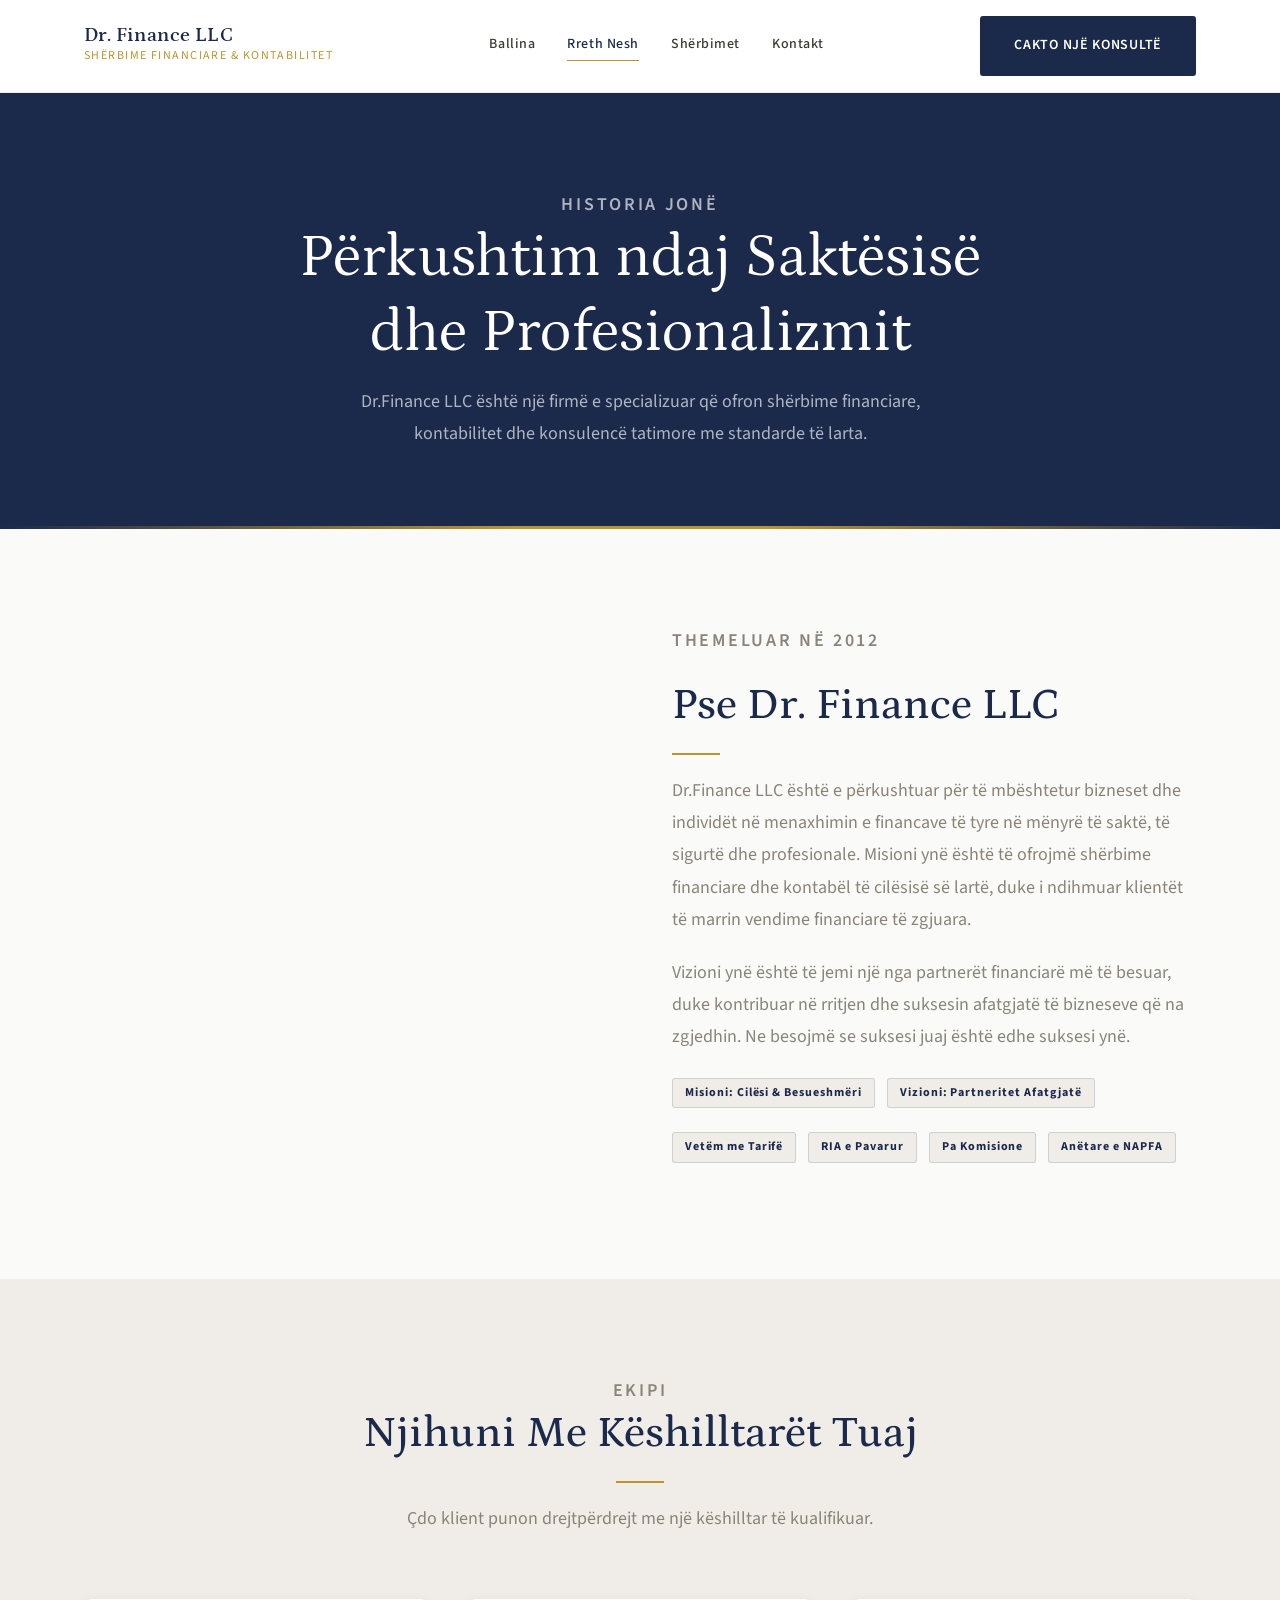
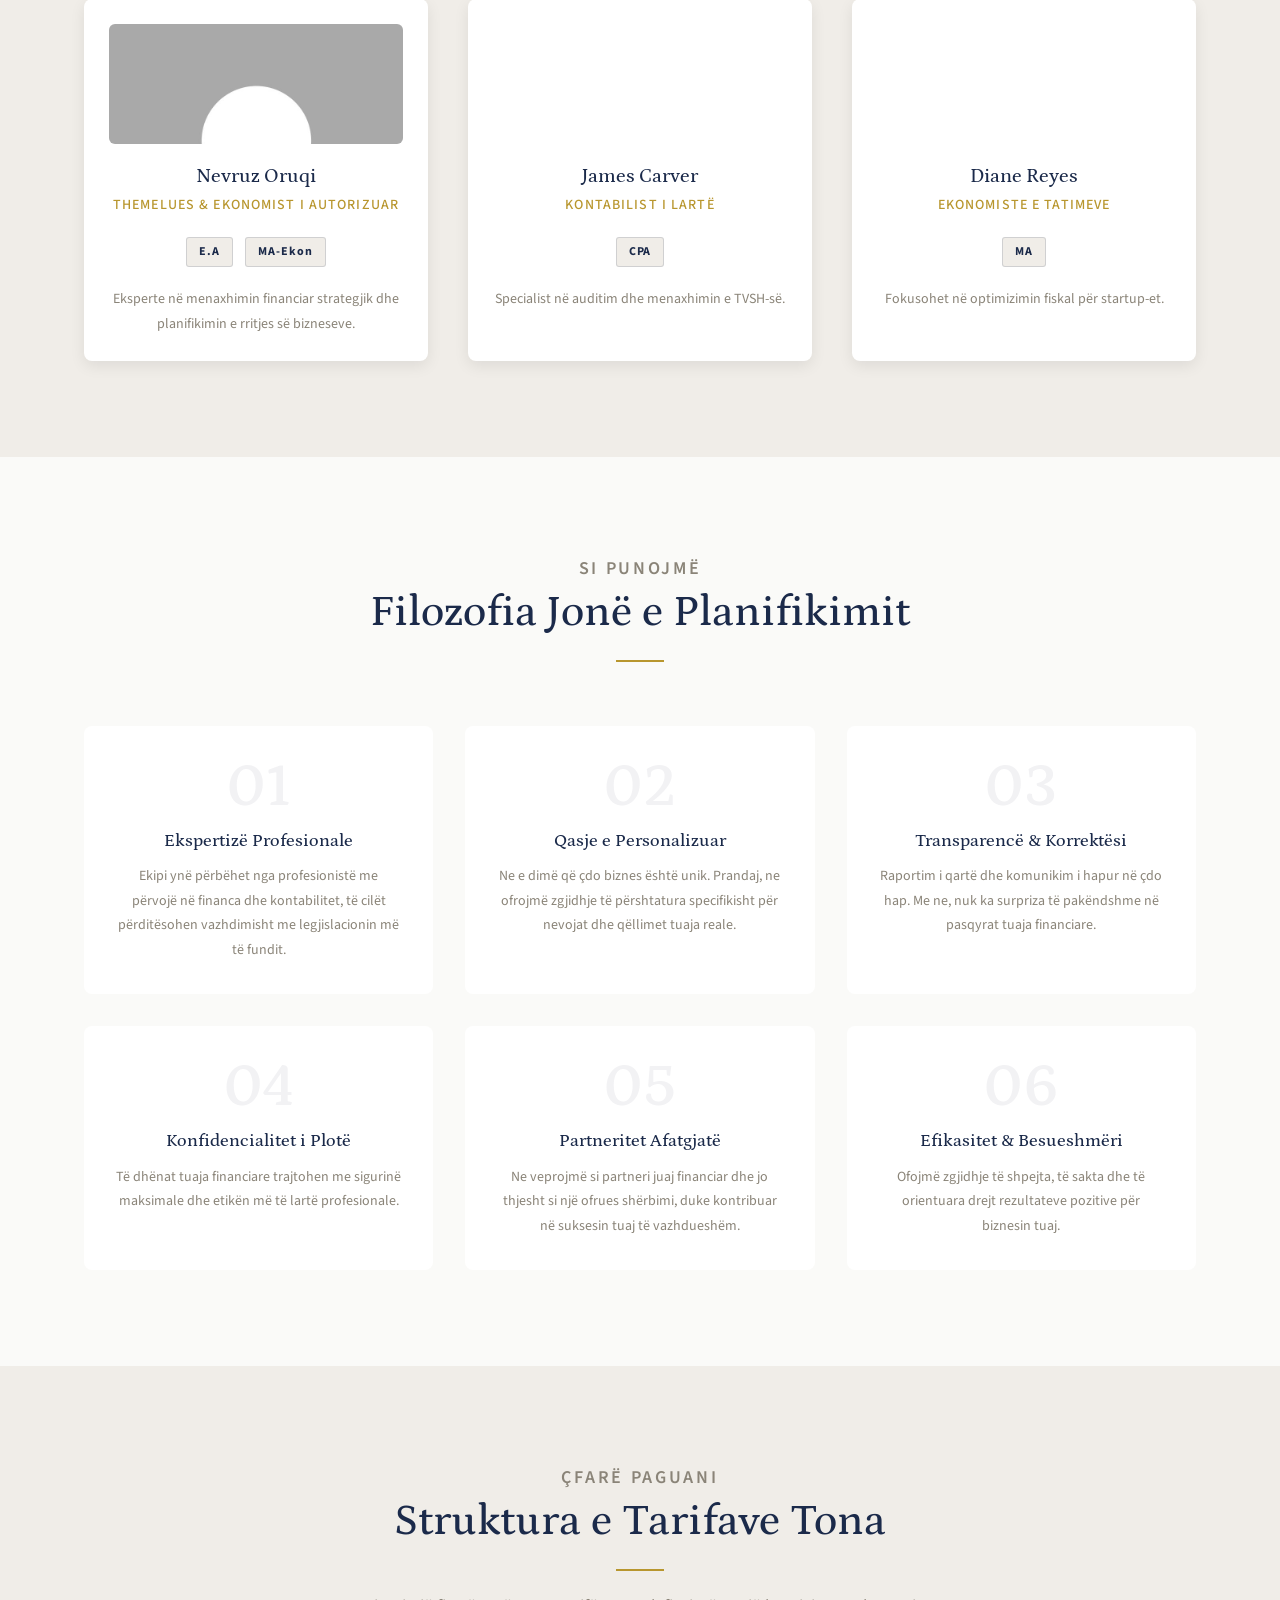
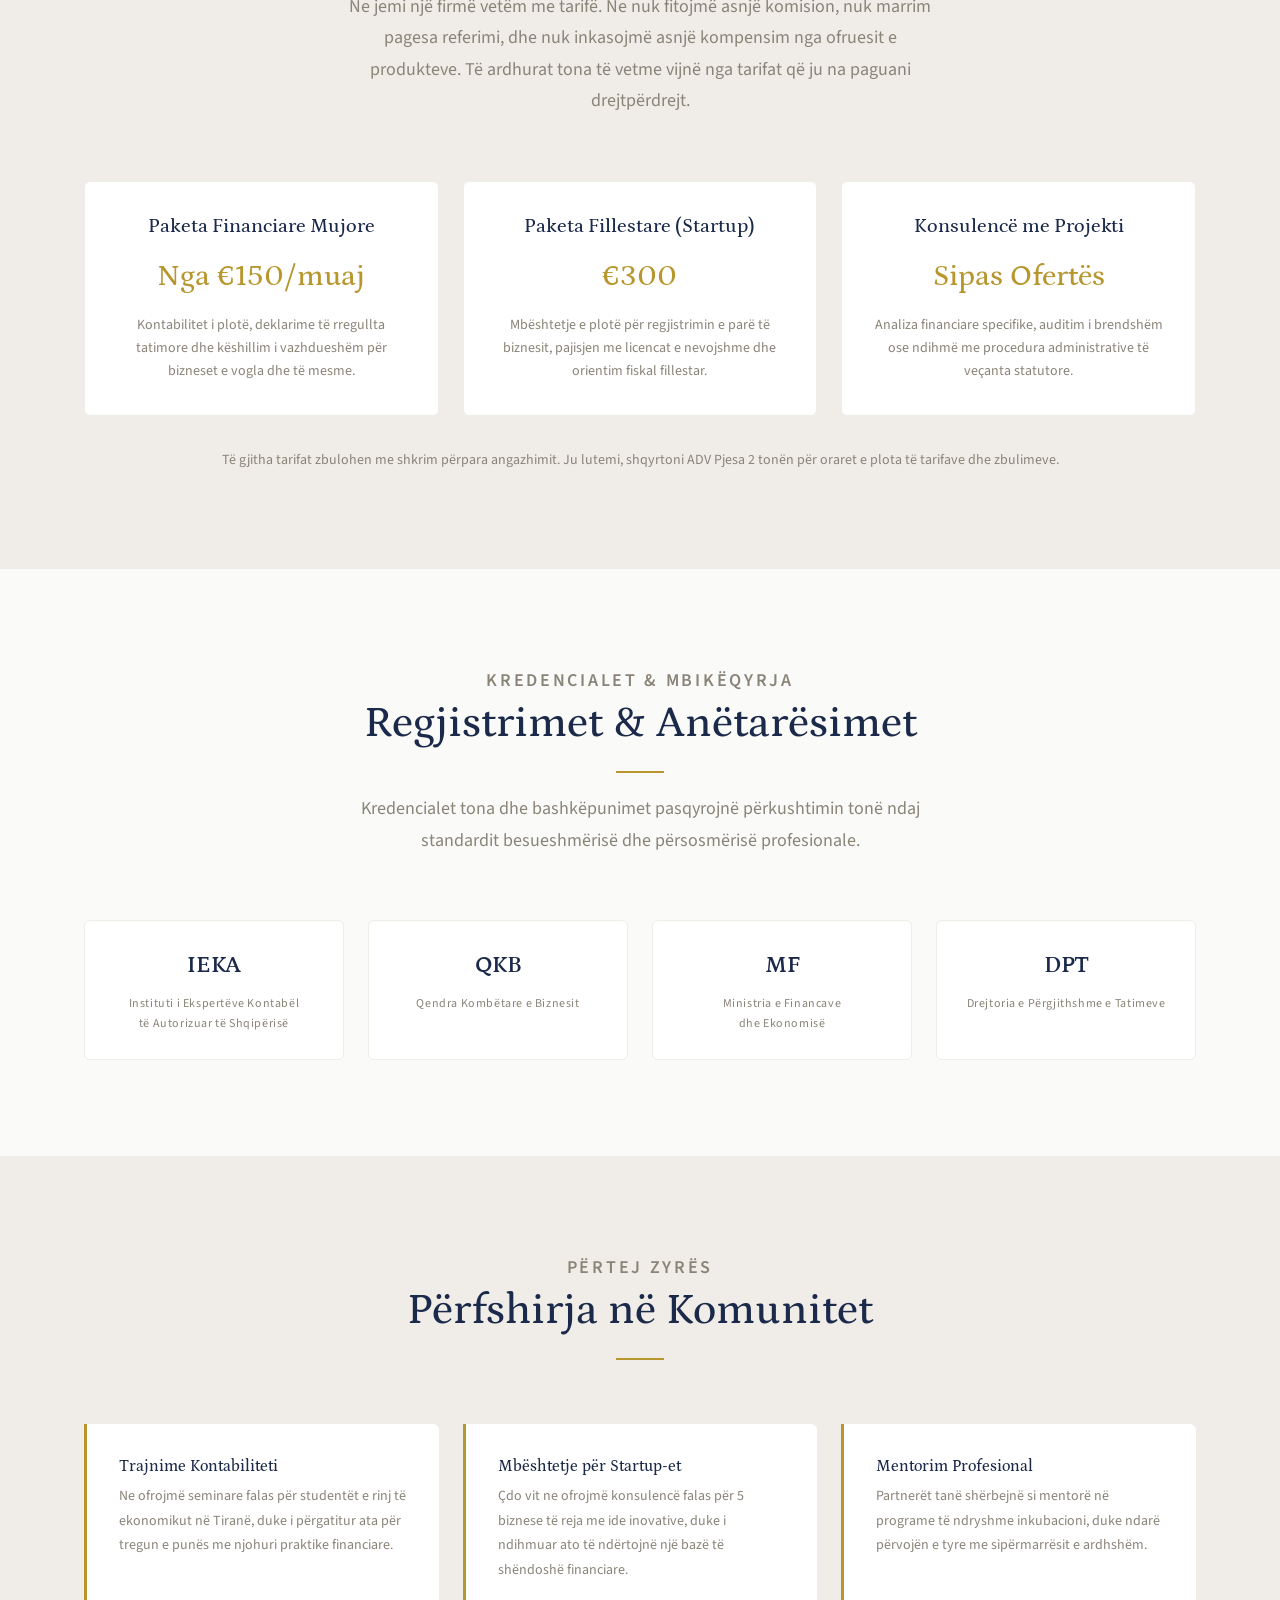
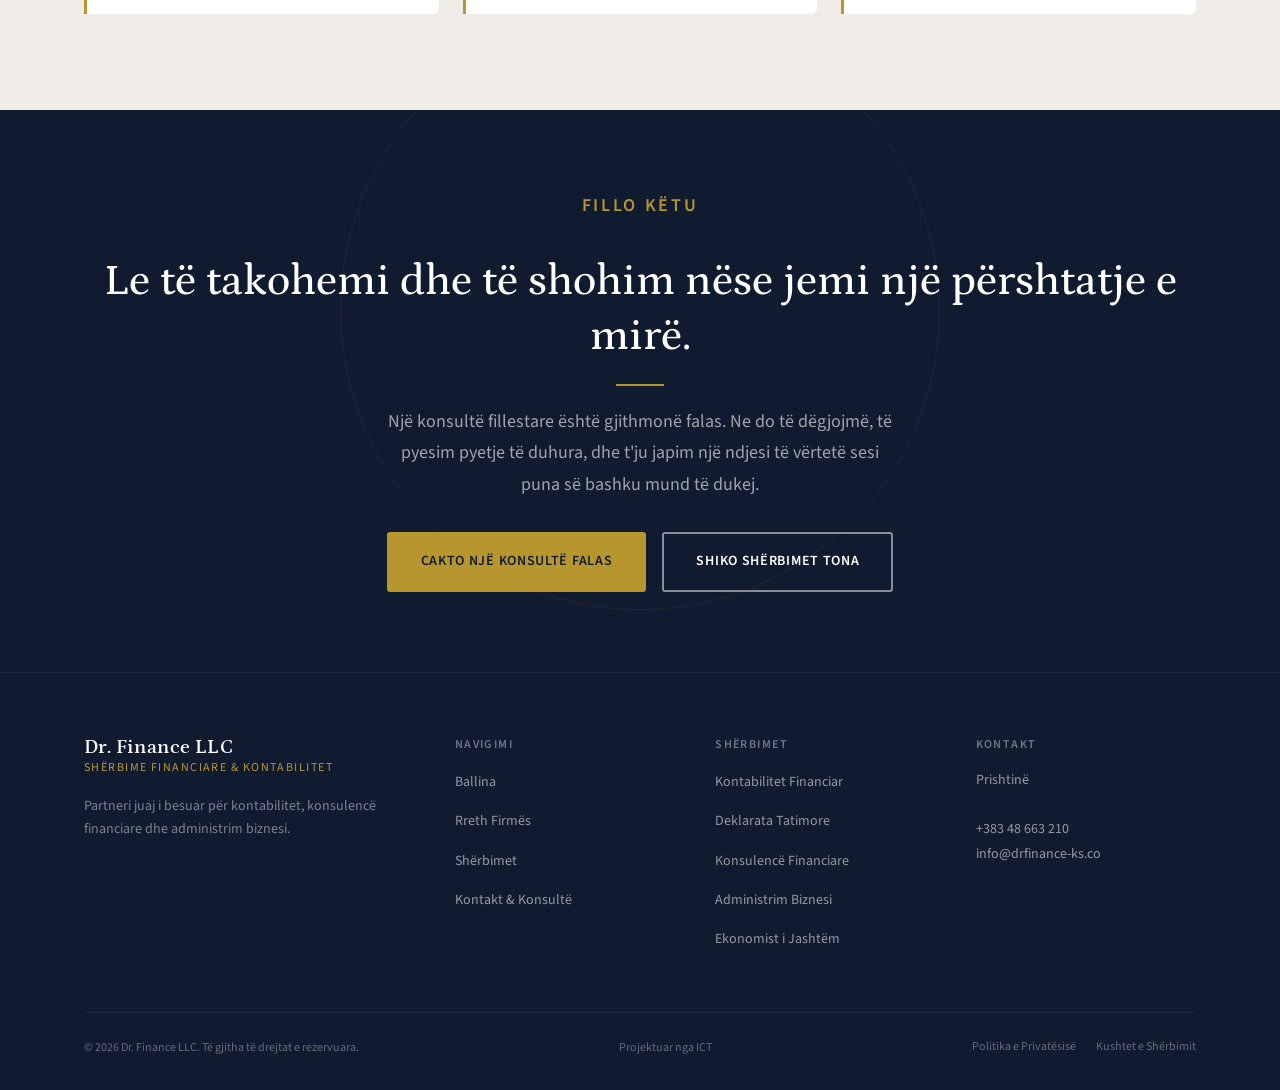
==== about.html @ df1b0c87 "Add files via upload" ====
<!DOCTYPE html>
<html lang="sq">
<head>
  <meta charset="UTF-8">
  <meta name="viewport" content="width=device-width, initial-scale=1.0">
  <title>Rreth Nesh — Dr. Finance</title>
  <link rel="stylesheet" href="styles.css">
  <link rel="stylesheet" href="https://cdnjs.cloudflare.com/ajax/libs/font-awesome/6.5.0/css/all.min.css">
  </head>
<body>



<!-- Header -->
<header class="header">
  <div class="container">
    <a href="index.html" class="logo">
      <span class="logo-name">Dr. Finance LLC</span>
      <span class="logo-tag">Shërbime Financiare & Kontabilitet</span>
    </a>
    <button class="nav-toggle" aria-label="Toggle menu" aria-expanded="false">
      <span></span>
      <span></span>
      <span></span>
    </button>
    <nav class="nav">
      <a href="index.html" class="nav-link">Ballina</a>
      <a href="about.html" class="nav-link active">Rreth Nesh</a>
      <a href="services.html" class="nav-link">Shërbimet</a>
      <a href="contact.html" class="nav-link">Kontakt</a>
    </nav>
    <a href="contact.html" class="btn btn--navy header-cta">Cakto një Konsultë</a>
  </div>
</header>

<!-- Page Hero -->
<section class="page-hero">
  <div class="container--narrow">
    <p class="section-label" style="text-align:center;">Historia Jonë</p>
    <h1>Përkushtim ndaj Saktësisë dhe Profesionalizmit</h1>
    <p>Dr.Finance LLC është një firmë e specializuar që ofron shërbime financiare, kontabilitet dhe konsulencë tatimore me standarde të larta.</p>
  </div>
</section>

<!-- Firm Story -->
<section class="story-section">
  <div class="container">
    <div class="story-grid">
      <div class="story-image"></div>
      <div class="story-content">
        <p class="section-label">Themeluar në 2012</p>
        <h2>Pse Dr. Finance LLC</h2>
        <div class="gold-rule gold-rule--left"></div>
        <p>Dr.Finance LLC është e përkushtuar për të mbështetur bizneset dhe individët në menaxhimin e financave të tyre në mënyrë të saktë, të sigurtë dhe profesionale. Misioni ynë është të ofrojmë shërbime financiare dhe kontabël të cilësisë së lartë, duke i ndihmuar klientët të marrin vendime financiare të zgjuara.</p>
        <p>Vizioni ynë është të jemi një nga partnerët financiarë më të besuar, duke kontribuar në rritjen dhe suksesin afatgjatë të bizneseve që na zgjedhin. Ne besojmë se suksesi juaj është edhe suksesi ynë.</p>
        <div class="credentials" style="margin-top: 1.5rem;">
          <span class="credential-badge">Misioni: Cilësi & Besueshmëri</span>
          <span class="credential-badge">Vizioni: Partneritet Afatgjatë</span>
        </div>
        <div class="credentials" style="margin-top: 1.5rem;">
          <span class="credential-badge">Vetëm me Tarifë</span>
          <span class="credential-badge">RIA e Pavarur</span>
          <span class="credential-badge">Pa Komisione</span>
          <span class="credential-badge">Anëtare e NAPFA</span>
        </div>
      </div>
    </div>
  </div>
</section>

<!-- Meet the Advisors -->
<section class="section section--alt">
  <div class="container">
    
    <div class="section-header">
      <p class="section-label">Ekipi</p>
      <h2>Njihuni Me Këshilltarët Tuaj</h2>
      <div class="gold-rule"></div>
      <p>Çdo klient punon drejtpërdrejt me një këshilltar të kualifikuar.</p>
    </div>

    <div class="advisor-row">

      <div class="advisor-card">
        <div class="advisor-card-photo">
          <div class="advisor-card-photo-inner"><img src="/Gulla/images/580c18f4c14f566dbac1a325f72cffdf.jpg"></div>
        </div>
        <h3>Nevruz Oruqi</h3>
        <p class="advisor-title">Themelues & Ekonomist i Autorizuar</p>

        <div class="credentials">
          <span class="credential-badge">E.A</span>
          <span class="credential-badge">MA-Ekon</span>
        </div>

        <p class="advisor-specialty">
          Eksperte në menaxhimin financiar strategjik dhe planifikimin e rritjes së bizneseve.
        </p>
      </div>

      <div class="advisor-card">
        <div class="advisor-card-photo">
          <div class="advisor-card-photo-inner" style="background-image:url('images/placeholder.jpg')"></div>
        </div>

        <h3>James Carver</h3>
        <p class="advisor-title">Kontabilist i Lartë</p>

        <div class="credentials">
          <span class="credential-badge">CPA</span>
        </div>

        <p class="advisor-specialty">
          Specialist në auditim dhe menaxhimin e TVSH-së.
        </p>
      </div>

      <div class="advisor-card">
        <div class="advisor-card-photo">
          <div class="advisor-card-photo-inner" style="background-image:url('images/placeholder.jpg')"></div>
        </div>

        <h3>Diane Reyes</h3>
        <p class="advisor-title">Ekonomiste e Tatimeve</p>

        <div class="credentials">
          <span class="credential-badge">MA</span>
        </div>

        <p class="advisor-specialty">
          Fokusohet në optimizimin fiskal për startup-et.
        </p>
      </div>

    </div>
  </div>
</section>

<!-- Our Philosophy -->
<section class="section">
  <div class="container">
    <div class="section-header">
      <p class="section-label">Si Punojmë</p>
      <h2>Filozofia Jonë e Planifikimit</h2>
      <div class="gold-rule"></div>
    </div>
    <div class="values-grid">
      <div class="value-item">
        <div class="value-number">01</div>
        <h3>Ekspertizë Profesionale</h3>
        <p>Ekipi ynë përbëhet nga profesionistë me përvojë në financa dhe kontabilitet, të cilët përditësohen vazhdimisht me legjislacionin më të fundit.</p>
      </div>
      <div class="value-item">
        <div class="value-number">02</div>
        <h3>Qasje e Personalizuar</h3>
        <p>Ne e dimë që çdo biznes është unik. Prandaj, ne ofrojmë zgjidhje të përshtatura specifikisht për nevojat dhe qëllimet tuaja reale.</p>
      </div>
      <div class="value-item">
        <div class="value-number">03</div>
        <h3>Transparencë & Korrektësi</h3>
        <p>Raportim i qartë dhe komunikim i hapur në çdo hap. Me ne, nuk ka surpriza të pakëndshme në pasqyrat tuaja financiare.</p>
      </div>
      <div class="value-item">
        <div class="value-number">04</div>
        <h3>Konfidencialitet i Plotë</h3>
        <p>Të dhënat tuaja financiare trajtohen me sigurinë maksimale dhe etikën më të lartë profesionale.</p>
      </div>
      <div class="value-item">
        <div class="value-number">05</div>
        <h3>Partneritet Afatgjatë</h3>
        <p>Ne veprojmë si partneri juaj financiar dhe jo thjesht si një ofrues shërbimi, duke kontribuar në suksesin tuaj të vazhdueshëm.</p>
      </div>
      <div class="value-item">
        <div class="value-number">06</div>
        <h3>Efikasitet & Besueshmëri</h3>
        <p>Ofojmë zgjidhje të shpejta, të sakta dhe të orientuara drejt rezultateve pozitive për biznesin tuaj.</p>
      </div>
    </div>
  </div>
</section>

<!-- Fee Structure -->
<section class="section section--alt">
  <div class="container">
    <div class="section-header">
      <p class="section-label">Çfarë Paguani</p>
      <h2>Struktura e Tarifave Tona</h2>
      <div class="gold-rule"></div>
      <p>Ne jemi një firmë vetëm me tarifë. Ne nuk fitojmë asnjë komision, nuk marrim pagesa referimi, dhe nuk inkasojmë asnjë kompensim nga ofruesit e produkteve. Të ardhurat tona të vetme vijnë nga tarifat që ju na paguani drejtpërdrejt.</p>
    </div>
    <div class="fee-grid">
      <div class="fee-card">
        <h3>Paketa Financiare Mujore</h3>
        <div class="fee-amount">Nga €150/muaj</div>
        <p>Kontabilitet i plotë, deklarime të rregullta tatimore dhe këshillim i vazhdueshëm për bizneset e vogla dhe të mesme.</p>
      </div>
      <div class="fee-card">
        <h3>Paketa Fillestare (Startup)</h3>
        <div class="fee-amount">€300</div>
        <p>Mbështetje e plotë për regjistrimin e parë të biznesit, pajisjen me licencat e nevojshme dhe orientim fiskal fillestar.</p>
      </div>
      <div class="fee-card">
        <h3>Konsulencë me Projekti</h3>
        <div class="fee-amount">Sipas Ofertës</div>
        <p>Analiza financiare specifike, auditim i brendshëm ose ndihmë me procedura administrative të veçanta statutore.</p>
      </div>
    </div>
    <p style="text-align:center; margin-top: 2rem; font-size: 0.875rem; color: var(--gray);">Të gjitha tarifat zbulohen me shkrim përpara angazhimit. Ju lutemi, shqyrtoni ADV Pjesa 2 tonën për oraret e plota të tarifave dhe zbulimeve.</p>
  </div>
</section>

<!-- Registrations -->
<section class="section">
  <div class="container">
    <div class="section-header">
      <p class="section-label">Kredencialet &amp; Mbikëqyrja</p>
      <h2>Regjistrimet &amp; Anëtarësimet</h2>
      <div class="gold-rule"></div>
      <p>Kredencialet tona dhe bashkëpunimet pasqyrojnë përkushtimin tonë ndaj standardit besueshmërisë dhe përsosmërisë profesionale.</p>
    </div>
    <div class="registrations-grid">
      <div class="registration-item">
        <div class="registration-badge">IEKA</div>
        <div class="registration-label">Instituti i Ekspertëve Kontabël<br>të Autorizuar të Shqipërisë</div>
      </div>
      <div class="registration-item">
        <div class="registration-badge">QKB</div>
        <div class="registration-label">Qendra Kombëtare e Biznesit</div>
      </div>
      <div class="registration-item">
        <div class="registration-badge">MF</div>
        <div class="registration-label">Ministria e Financave<br>dhe Ekonomisë</div>
      </div>
      <div class="registration-item">
        <div class="registration-badge">DPT</div>
        <div class="registration-label">Drejtoria e Përgjithshme e Tatimeve</div>
      </div>
    </div>
  </div>
</section>

<!-- Community -->
<section class="section section--alt">
  <div class="container">
    <div class="section-header">
      <p class="section-label">Përtej Zyrës</p>
      <h2>Përfshirja në Komunitet</h2>
      <div class="gold-rule"></div>
    </div>
    <div class="community-grid">
      <div class="community-card">
        <h4>Trajnime Kontabiliteti</h4>
        <p>Ne ofrojmë seminare falas për studentët e rinj të ekonomikut në Tiranë, duke i përgatitur ata për tregun e punës me njohuri praktike financiare.</p>
      </div>
      <div class="community-card">
        <h4>Mbështetje për Startup-et</h4>
        <p>Çdo vit ne ofrojmë konsulencë falas për 5 biznese të reja me ide inovative, duke i ndihmuar ato të ndërtojnë një bazë të shëndoshë financiare.</p>
      </div>
      <div class="community-card">
        <h4>Mentorim Profesional</h4>
        <p>Partnerët tanë shërbejnë si mentorë në programe të ndryshme inkubacioni, duke ndarë përvojën e tyre me sipërmarrësit e ardhshëm.</p>
      </div>
    </div>
  </div>
</section>

<!-- CTA -->
<section class="cta-section">
  <div class="container">
    <p class="section-label" style="color: var(--secondary);">Fillo Këtu</p>
    <h2>Le të takohemi dhe të shohim nëse jemi një përshtatje e mirë.</h2>
    <div class="gold-rule"></div>
    <p>Një konsultë fillestare është gjithmonë falas. Ne do të dëgjojmë, të pyesim pyetje të duhura, dhe t'ju japim një ndjesi të vërtetë sesi puna së bashku mund të dukej.</p>
    <div class="cta-actions">
      <a href="contact.html" class="btn btn--primary">Cakto një Konsultë Falas</a>
      <a href="services.html" class="btn btn--outline">Shiko Shërbimet Tona</a>
    </div>
  </div>
</section>

<!-- Footer -->
<footer class="footer">
  <div class="container">
    <div class="footer-grid">
      <div class="footer-brand">
        <div class="logo">
          <span class="logo-name">Dr. Finance LLC</span>
          <span class="logo-tag">Shërbime Financiare & Kontabilitet</span>
        </div>
        <p class="footer-tagline">Partneri juaj i besuar për kontabilitet, konsulencë financiare dhe administrim biznesi.</p>
      </div>
      <div class="footer-col">
        <h4>Navigimi</h4>
        <ul>
          <li><a href="index.html">Ballina</a></li>
          <li><a href="about.html">Rreth Firmës</a></li>
          <li><a href="services.html">Shërbimet</a></li>
          <li><a href="contact.html">Kontakt &amp; Konsultë</a></li>
        </ul>
      </div>
      <div class="footer-col">
        <h4>Shërbimet</h4>
        <ul>
          <li><a href="services.html">Kontabilitet Financiar</a></li>
          <li><a href="services.html">Deklarata Tatimore</a></li>
          <li><a href="services.html">Konsulencë Financiare</a></li>
          <li><a href="services.html">Administrim Biznesi</a></li>
          <li><a href="services.html">Ekonomist i Jashtëm</a></li>
        </ul>
      </div>
      <div class="footer-col">
        <h4>Kontakt</h4>
        <address>
          Prishtinë<br>
          <br>
          <a href="tel:+35542220000">+383 48 663 210</a><br>
          <a href="mailto:info@drfinance.al">info@drfinance-ks.co</a>
        </address>
      </div>
    </div>

    <div class="footer-bottom" style="margin-top: 1.5rem;">
      <div class="footer-bottom-row">
        <p>&copy; 2026 Dr. Finance LLC. Të gjitha të drejtat e rezervuara.</p>
        <p>Projektuar nga <a href="https://ict04.tech" target="_blank" rel="noopener">ICT</a></p>
        <div class="footer-legal-links">
          <a href="#">Politika e Privatësisë</a>
          <a href="#">Kushtet e Shërbimit</a>

        </div>
      </div>
    </div>
  </div>
</footer>

<script>
  const navToggle = document.querySelector('.nav-toggle');
  const nav = document.querySelector('.nav');
  if (navToggle && nav) {
    navToggle.addEventListener('click', () => {
      const isOpen = nav.classList.toggle('nav-open');
      navToggle.classList.toggle('active');
      navToggle.setAttribute('aria-expanded', isOpen);
    });
  }
</script>
</body>
</html>
---- styles.css ----
/* ============================================================
   Crestline Wealth Advisors — Template Styles
   Design by ZADIE (https://zadie.com)
   ============================================================ */

@import url('https://fonts.googleapis.com/css2?family=Petrona:ital,wght@0,300;0,400;0,500;0,600;0,700;1,300;1,400;1,500&family=Source+Sans+3:ital,wght@0,300;0,400;0,500;0,600;0,700;1,400&display=swap');

/* ============================================================
   CSS Custom Properties
   ============================================================ */

:root {
  /* Brand Colors */
  --primary: #1B2A4A;
  --primary-dark: #111B30;
  --primary-light: #2C4270;
  --secondary: #B8962E;
  --secondary-light: #D4AF4E;
  --secondary-dark: #8C6E1A;
  --accent: #3E6B8F;
  --white: #FFFFFF;
  --bg: #FAFAF8;
  --gray-light: #F0EDE8;
  --gray: #8A8478;
  --gray-dark: #3D3830;

  /* Typography */
  --font-heading: 'Petrona', Georgia, serif;
  --font-body: 'Source Sans 3', 'Gill Sans', sans-serif;

  /* Font Sizes */
  --size-xs: 0.75rem;
  --size-sm: 0.875rem;
  --size-base: 1rem;
  --size-lg: 1.125rem;
  --size-xl: 1.25rem;
  --size-2xl: 1.5rem;
  --size-3xl: 1.875rem;
  --size-4xl: 2.25rem;
  --size-5xl: 3rem;
  --size-6xl: 3.75rem;

  /* Spacing */
  --space-1: 0.25rem;
  --space-2: 0.5rem;
  --space-3: 0.75rem;
  --space-4: 1rem;
  --space-5: 1.25rem;
  --space-6: 1.5rem;
  --space-8: 2rem;
  --space-10: 2.5rem;
  --space-12: 3rem;
  --space-16: 4rem;
  --space-20: 5rem;
  --space-24: 6rem;
  --space-32: 8rem;

  /* Shadows */
  --shadow-sm: 0 1px 4px rgba(27, 42, 74, 0.08);
  --shadow-md: 0 4px 16px rgba(27, 42, 74, 0.12);
  --shadow-lg: 0 8px 32px rgba(27, 42, 74, 0.16);
  --shadow-xl: 0 16px 48px rgba(27, 42, 74, 0.20);

  /* Border Radius */
  --radius-sm: 3px;
  --radius-md: 6px;
  --radius-lg: 12px;

  /* Transitions */
  --transition-fast: 150ms ease;
  --transition-normal: 300ms ease;
  --transition-slow: 500ms ease;
}

/* ============================================================
   Reset & Base
   ============================================================ */

*, *::before, *::after {
  box-sizing: border-box;
  margin: 0;
  padding: 0;
}


html {
  font-size: 16px;
  scroll-behavior: smooth;
}
.advisor-row{
  display: grid;
  grid-template-columns: repeat(3,1fr);
  gap: 40px;
  margin-top: 40px;
}

.advisor-card{
  background: white;
  padding: 25px;
  border-radius: 8px;
  text-align: center;
  box-shadow: 0 5px 15px rgba(0,0,0,0.08);
}

.advisor-card-photo{
  width:120px;
  height:120px;
  margin:auto;
  border-radius:50%;
  overflow:hidden;
  margin-bottom:15px;
}

.advisor-card-photo-inner{
  width:100%;
  height:100%;
  background-size:cover;
  background-position:center;
}

.credentials{
  margin:10px 0;
}

.credential-badge{
  background:#c9a227;
  color:white;
  padding:5px 10px;
  border-radius:5px;
  font-size:12px;
}


@media (max-width: 992px){
  .advisor-row{
    grid-template-columns: repeat(2,1fr);
  }
}



@media (max-width: 600px){
  .advisor-row{
    grid-template-columns: 1fr;
  }

  .advisor-card{
    padding:20px;
  }

  .advisor-card-photo{
    width:100px;
    height:100px;
  }
}

.values-grid{
  display:grid;
  grid-template-columns: repeat(3,1fr);
  gap:30px;
  margin-top:40px;
}

.value-item{
  background:white;
  padding:25px;
  border-radius:8px;
  text-align:center;
  transition: transform 0.3s ease, box-shadow 0.3s ease;
}

.value-number{
  font-size:32px;
  font-weight:bold;
  color:#c9a227;
  margin-bottom:10px;
}

/* Hover effect */
.value-item:hover{
  transform: scale(1.05);
  box-shadow:0 10px 25px rgba(0,0,0,0.15);
}

/* Tablet */
@media (max-width:900px){
  .values-grid{
    grid-template-columns:repeat(2,1fr);
  }
}

/* Phone */
@media (max-width:600px){
  .values-grid{
    grid-template-columns:1fr;
  }
}


/**/

body {
  font-family: var(--font-body);
  font-size: var(--size-base);
  color: var(--gray-dark);
  background-color: var(--bg);
  line-height: 1.7;
  -webkit-font-smoothing: antialiased;
}

img {
  max-width: 100%;
  display: block;
}

a {
  color: inherit;
  text-decoration: none;
}

ul, ol {
  list-style: none;
}

/* ============================================================
   Typography
   ============================================================ */

h1, h2, h3, h4, h5, h6 {
  font-family: var(--font-heading);
  font-weight: 500;
  line-height: 1.25;
  color: var(--primary);
}

h1 { font-size: clamp(2.25rem, 5vw, 3.75rem); }
h2 { font-size: clamp(1.75rem, 3.5vw, 2.75rem); }
h3 { font-size: clamp(1.25rem, 2.5vw, 1.75rem); }
h4 { font-size: var(--size-xl); }

p {
  color: var(--gray-dark);
  line-height: 1.75;
}

/* ============================================================
   Layout Utilities
   ============================================================ */

.container {
  max-width: 1160px;
  margin: 0 auto;
  padding: 0 var(--space-6);
}

.container--narrow {
  max-width: 800px;
  margin: 0 auto;
  padding: 0 var(--space-6);
}

.section {
  padding: var(--space-24) 0;
}

.section--alt {
  background-color: var(--gray-light);
}

.section--dark {
  background-color: var(--primary);
}

.section--navy {
  background-color: var(--primary-dark);
}

.section-label {
  font-family: var(--font-body);
  font-size: var(--size-xs);
  font-weight: 600;
  letter-spacing: 0.15em;
  text-transform: uppercase;
  color: var(--secondary);
  margin-bottom: var(--space-3);
}

.section-header {
  text-align: center;
  margin-bottom: var(--space-16);
}

.section-header h2 {
  margin-bottom: var(--space-4);
}

.section-header p {
  font-size: var(--size-lg);
  color: var(--gray);
  max-width: 600px;
  margin: 0 auto;
}

/* Gold rule divider */
.gold-rule {
  width: 48px;
  height: 2px;
  background-color: var(--secondary);
  margin: var(--space-5) auto;
}

.gold-rule--left {
  margin-left: 0;
}

/* ============================================================
   Buttons
   ============================================================ */

.btn {
  display: inline-block;
  font-family: var(--font-body);
  font-size: var(--size-sm);
  font-weight: 600;
  letter-spacing: 0.05em;
  text-transform: uppercase;
  padding: var(--space-4) var(--space-8);
  border-radius: var(--radius-sm);
  cursor: pointer;
  transition: all var(--transition-normal);
  border: 2px solid transparent;
  text-align: center;
}

.btn--primary {
  background-color: var(--secondary);
  color: var(--primary-dark);
  border-color: var(--secondary);
}

.btn--primary:hover {
  background-color: var(--secondary-dark);
  border-color: var(--secondary-dark);
  transform: translateY(-1px);
  box-shadow: var(--shadow-md);
}

.btn--outline {
  background-color: transparent;
  color: var(--white);
  border-color: rgba(255, 255, 255, 0.5);
}

.btn--outline:hover {
  border-color: var(--secondary);
  color: var(--secondary);
  transform: translateY(-1px);
}

.btn--outline-dark {
  background-color: transparent;
  color: var(--primary);
  border-color: var(--primary);
}

.btn--outline-dark:hover {
  background-color: var(--primary);
  color: var(--white);
  transform: translateY(-1px);
}

.btn--navy {
  background-color: var(--primary);
  color: var(--white);
  border-color: var(--primary);
}

.btn--navy:hover {
  background-color: var(--primary-dark);
  border-color: var(--primary-dark);
  transform: translateY(-1px);
  box-shadow: var(--shadow-md);
}

/* ============================================================
   Header & Navigation
   ============================================================ */

.header {
  position: sticky;
  top: 0;
  z-index: 300;
  background-color: var(--white);
  border-bottom: 1px solid var(--gray-light);
  box-shadow: var(--shadow-sm);
}

.header .container {
  width: 100%;
  display: flex;
  align-items: center;
  justify-content: space-between;
  padding-top: var(--space-4);
  padding-bottom: var(--space-4);
  gap: var(--space-8);
}

.logo {
  display: flex;
  flex-direction: column;
  gap: 1px;
  flex-shrink: 0;
}

.logo-name {
  font-family: var(--font-heading);
  font-size: var(--size-xl);
  font-weight: 600;
  color: var(--primary);
  letter-spacing: 0.02em;
  line-height: 1;
}

.logo-tag {
  font-family: var(--font-body);
  font-size: var(--size-xs);
  font-weight: 400;
  letter-spacing: 0.12em;
  text-transform: uppercase;
  color: var(--secondary);
}

.nav {
  display: flex;
  align-items: center;
  gap: var(--space-8);
}

.nav-link {
  font-family: var(--font-body);
  font-size: var(--size-sm);
  font-weight: 500;
  letter-spacing: 0.04em;
  color: var(--gray-dark);
  transition: color var(--transition-fast);
  position: relative;
  padding-bottom: 2px;
}

.nav-link::after {
  content: '';
  position: absolute;
  bottom: -2px;
  left: 0;
  width: 0;
  height: 1px;
  background-color: var(--secondary);
  transition: width var(--transition-normal);
}

.nav-link:hover {
  color: var(--primary);
}

.nav-link:hover::after {
  width: 100%;
}

.nav-link.active {
  color: var(--primary);
}

.nav-link.active::after {
  width: 100%;
}

.header-cta {
  flex-shrink: 0;
}

/* Hamburger */
.nav-toggle {
  display: none;
  background: none;
  border: none;
  cursor: pointer;
  padding: var(--space-2);
  color: var(--primary);
  flex-shrink: 0;
}

.nav-toggle span {
  display: block;
  width: 24px;
  height: 2px;
  background: currentColor;
  margin: 5px 0;
  transition: transform 0.3s ease, opacity 0.3s ease;
}

.nav-toggle.active span:nth-child(1) {
  transform: rotate(45deg) translate(5px, 5px);
}

.nav-toggle.active span:nth-child(2) {
  opacity: 0;
}

.nav-toggle.active span:nth-child(3) {
  transform: rotate(-45deg) translate(5px, -5px);
}

@media (max-width: 768px) {
  .nav-toggle {
    display: block;
  }

  .nav {
    display: none;
    position: absolute;
    top: 100%;
    left: 0;
    right: 0;
    background-color: var(--white);
    flex-direction: column;
    padding: var(--space-4) 0;
    box-shadow: var(--shadow-md);
    gap: 0;
    z-index: 99;
    border-top: 1px solid var(--gray-light);
  }

  .nav.nav-open {
    display: flex;
  }

  .nav-link {
    padding: var(--space-3) var(--space-8);
    width: 100%;
    text-align: center;
  }

  .nav-link::after {
    display: none;
  }

  .header-cta {
    display: none;
  }
}

/* ============================================================
   Hero Section
   ============================================================ */

.hero {
  background-color: var(--primary-dark);
  background-image: url('images/placeholder.jpg');
  background-size: cover;
  background-position: center;
  position: relative;
  overflow: hidden;
  padding: var(--space-32) 0;
}

.hero::before {
  content: '';
  position: absolute;
  inset: 0;
  background: rgba(17, 27, 48, 0.72);
  pointer-events: none;
  z-index: 0;
}

.hero::after {
  content: '';
  position: absolute;
  bottom: 0;
  left: 0;
  right: 0;
  height: 3px;
  background: linear-gradient(90deg, var(--secondary) 0%, transparent 60%);
  pointer-events: none;
  z-index: 1;
}

.hero-inner {
  position: relative;
  z-index: 1;
  max-width: 800px;
}

.hero-label {
  font-family: var(--font-body);
  font-size: var(--size-xs);
  font-weight: 600;
  letter-spacing: 0.18em;
  text-transform: uppercase;
  color: var(--secondary);
  margin-bottom: var(--space-5);
}

.hero h1 {
  color: var(--white);
  margin-bottom: var(--space-6);
  font-weight: 400;
  font-style: italic;
}

.hero h1 em {
  font-style: normal;
  color: var(--secondary-light);
}

.hero-sub {
  font-size: var(--size-lg);
  color: rgba(255, 255, 255, 0.72);
  max-width: 580px;
  margin-bottom: var(--space-10);
  line-height: 1.8;
}

.hero-actions {
  display: flex;
  gap: var(--space-4);
  flex-wrap: wrap;
}

/* Decorative gold line */
.hero-gold-line {
  position: absolute;
  bottom: 0;
  left: 0;
  right: 0;
  height: 3px;
  background: linear-gradient(90deg, var(--secondary) 0%, transparent 60%);
}

/* ============================================================
   Services Grid
   ============================================================ */

.services-grid {
  display: grid;
  grid-template-columns: repeat(4, 1fr);
  gap: var(--space-6);
}

@media (max-width: 1024px) {
  .services-grid {
    grid-template-columns: repeat(2, 1fr);
  }
}

@media (max-width: 480px) {
  .services-grid {
    grid-template-columns: 1fr;
  }
}

.service-card {
  background-color: var(--white);
  border: 1px solid var(--gray-light);
  padding: var(--space-8);
  border-radius: var(--radius-md);
  transition: all var(--transition-normal);
  position: relative;
}

.service-card::before {
  content: '';
  position: absolute;
  top: 0;
  left: 0;
  width: 100%;
  height: 3px;
  background-color: var(--secondary);
  border-radius: var(--radius-md) var(--radius-md) 0 0;
  opacity: 0;
  transition: opacity var(--transition-normal);
}

.service-card:hover {
  box-shadow: var(--shadow-lg);
  transform: translateY(-3px);
}

.service-card:hover::before {
  opacity: 1;
}

.service-icon {
  width: 48px;
  height: 48px;
  display: flex;
  align-items: center;
  justify-content: center;
  background-color: rgba(27, 42, 74, 0.06);
  border-radius: var(--radius-md);
  margin-bottom: var(--space-5);
  color: var(--accent);
  font-size: var(--size-xl);
}

.service-card h3 {
  font-size: var(--size-lg);
  margin-bottom: var(--space-3);
}

.service-card p {
  font-size: var(--size-sm);
  color: var(--gray);
  line-height: 1.65;
}

/* ============================================================
   Philosophy / Feature Sections
   ============================================================ */

.philosophy-grid {
  display: grid;
  grid-template-columns: 1fr 1fr;
  gap: var(--space-16);
  align-items: center;
}

@media (max-width: 768px) {
  .philosophy-grid {
    grid-template-columns: 1fr;
    gap: var(--space-10);
  }
}

.philosophy-content h2 {
  margin-bottom: var(--space-5);
}

.philosophy-content p {
  margin-bottom: var(--space-5);
  color: var(--gray);
  font-size: var(--size-lg);
}

.philosophy-visual {
  background: linear-gradient(145deg, var(--primary-light) 0%, var(--primary-dark) 100%);
  background-image: url('images/placeholder.jpg');
  background-size: cover;
  background-position: center;
  border-radius: var(--radius-lg);
  aspect-ratio: 4 / 3;
  position: relative;
  overflow: hidden;
}

/* Subtle overlay to preserve contrast */
.philosophy-visual::before {
  content: '';
  position: absolute;
  inset: 0;
  background: rgba(17, 27, 48, 0.15);
  border-radius: var(--radius-lg);
}

.philosophy-visual::after {
  content: none;
}

.pillars {
  display: flex;
  flex-direction: column;
  gap: var(--space-5);
  margin-top: var(--space-8);
}

.pillar {
  display: flex;
  gap: var(--space-4);
  align-items: flex-start;
}

.pillar-icon {
  width: 36px;
  height: 36px;
  border-radius: 50%;
  background-color: rgba(184, 150, 46, 0.12);
  display: flex;
  align-items: center;
  justify-content: center;
  color: var(--secondary);
  font-size: var(--size-sm);
  flex-shrink: 0;
  margin-top: 2px;
}

.pillar-text strong {
  display: block;
  font-family: var(--font-heading);
  font-size: var(--size-base);
  color: var(--primary);
  margin-bottom: var(--space-1);
}

.pillar-text p {
  font-size: var(--size-sm);
  color: var(--gray);
  margin: 0;
  line-height: 1.6;
}

/* ============================================================
   Stats Bar
   ============================================================ */

.stats-bar {
  background-color: var(--primary);
  padding: var(--space-16) 0;
}

.stats-grid {
  display: grid;
  grid-template-columns: repeat(4, 1fr);
  gap: var(--space-8);
  text-align: center;
}

@media (max-width: 768px) {
  .stats-grid {
    grid-template-columns: repeat(2, 1fr);
    gap: var(--space-10);
  }
}

@media (max-width: 480px) {
  .stats-grid {
    grid-template-columns: 1fr;
  }
}

.stat-item {
  position: relative;
}

.stat-item + .stat-item::before {
  content: '';
  position: absolute;
  left: 0;
  top: 10%;
  height: 80%;
  width: 1px;
  background-color: rgba(255, 255, 255, 0.1);
}

@media (max-width: 768px) {
  .stat-item + .stat-item::before {
    display: none;
  }
}

.stat-number {
  font-family: var(--font-heading);
  font-size: var(--size-5xl);
  font-weight: 500;
  color: var(--secondary);
  line-height: 1;
  margin-bottom: var(--space-2);
}

.stat-label {
  font-family: var(--font-body);
  font-size: var(--size-sm);
  font-weight: 500;
  letter-spacing: 0.06em;
  text-transform: uppercase;
  color: rgba(255, 255, 255, 0.65);
}

/* ============================================================
   Advisor Profile Preview
   ============================================================ */

.advisor-preview {
  display: grid;
  grid-template-columns: 340px 1fr;
  gap: var(--space-16);
  align-items: center;
}

@media (max-width: 1024px) {
  .advisor-preview {
    grid-template-columns: 260px 1fr;
    gap: var(--space-10);
  }
}

@media (max-width: 768px) {
  .advisor-preview {
    grid-template-columns: 1fr;
    gap: var(--space-8);
  }
}

.advisor-photo {
  background: linear-gradient(160deg, #4A6080 0%, #2C3E55 100%);
  background-image: url('images/placeholder.jpg');
  background-size: cover;
  background-position: center top;
  border-radius: var(--radius-md);
  aspect-ratio: 3 / 4;
}

.advisor-content h2 {
  margin-bottom: var(--space-2);
}

.advisor-title {
  font-size: var(--size-sm);
  font-weight: 500;
  letter-spacing: 0.08em;
  text-transform: uppercase;
  color: var(--secondary);
  margin-bottom: var(--space-5);
}

.credentials {
  display: flex;
  gap: var(--space-3);
  flex-wrap: wrap;
  margin: var(--space-5) 0;
}

.credential-badge {
  font-family: var(--font-body);
  font-size: var(--size-xs);
  font-weight: 700;
  letter-spacing: 0.08em;
  color: var(--primary);
  background-color: var(--gray-light);
  border: 1px solid rgba(27, 42, 74, 0.15);
  padding: var(--space-1) var(--space-3);
  border-radius: var(--radius-sm);
}

.advisor-bio {
  font-size: var(--size-lg);
  color: var(--gray);
  margin-bottom: var(--space-6);
  font-style: italic;
}

/* ============================================================
   Testimonials
   ============================================================ */

.testimonials-grid {
  display: grid;
  grid-template-columns: repeat(3, 1fr);
  gap: var(--space-6);
}

@media (max-width: 1024px) {
  .testimonials-grid {
    grid-template-columns: 1fr;
    max-width: 680px;
    margin: 0 auto;
  }
}

.testimonial-card {
  background-color: var(--white);
  padding: var(--space-8);
  border-radius: var(--radius-md);
  border: 1px solid var(--gray-light);
  position: relative;
}

.testimonial-card::before {
  content: '\201C';
  position: absolute;
  top: var(--space-5);
  right: var(--space-6);
  font-family: var(--font-heading);
  font-size: 4rem;
  color: var(--gray-light);
  line-height: 1;
}

.testimonial-stars {
  color: var(--secondary);
  font-size: var(--size-sm);
  margin-bottom: var(--space-4);
  letter-spacing: 2px;
}

.testimonial-text {
  font-size: var(--size-base);
  color: var(--gray-dark);
  line-height: 1.75;
  margin-bottom: var(--space-6);
  font-style: italic;
}

.testimonial-author {
  display: flex;
  align-items: center;
  gap: var(--space-4);
}

.testimonial-avatar {
  width: 44px;
  height: 44px;
  border-radius: 50%;
  background: linear-gradient(135deg, #6B8CAE 0%, #3E5A78 100%);
  background-image: url('images/placeholder.jpg');
  background-size: cover;
  background-position: center;
  flex-shrink: 0;
}

.testimonial-name {
  font-family: var(--font-heading);
  font-size: var(--size-base);
  font-weight: 500;
  color: var(--primary);
}

.testimonial-role {
  font-size: var(--size-xs);
  color: var(--gray);
  letter-spacing: 0.05em;
}

/* ============================================================
   About Page
   ============================================================ */

.page-hero {
  background-color: var(--primary);
  padding: var(--space-20) 0;
  text-align: center;
  position: relative;
  overflow: hidden;
}

.page-hero::after {
  content: '';
  position: absolute;
  bottom: 0;
  left: 0;
  right: 0;
  height: 3px;
  background: linear-gradient(90deg, transparent 0%, var(--secondary) 40%, var(--secondary) 60%, transparent 100%);
}

.page-hero h1 {
  color: var(--white);
  font-weight: 400;
}

.page-hero p {
  color: rgba(255, 255, 255, 0.65);
  font-size: var(--size-lg);
  max-width: 600px;
  margin: var(--space-4) auto 0;
}

/* Advisors Grid */
.advisors-grid {
  display: grid;
  grid-template-columns: repeat(3, 1fr);
  gap: var(--space-8);
}

@media (max-width: 1024px) {
  .advisors-grid {
    grid-template-columns: repeat(2, 1fr);
  }
}

@media (max-width: 640px) {
  .advisors-grid {
    grid-template-columns: 1fr;
    max-width: 420px;
    margin: 0 auto;
  }
}

.advisor-card {
  text-align: center;
}

.advisor-card-photo {
  width: 100%;
  aspect-ratio: 3 / 4;
  border-radius: var(--radius-md);
  margin-bottom: var(--space-5);
  overflow: hidden;
}

.advisor-card-photo-inner {
  width: 100%;
  height: 100%;
  background: linear-gradient(160deg, #7A9DB8 0%, #3A5970 50%, #1F3347 100%);
  background-image: url('images/placeholder.jpg');
  background-size: cover;
  background-position: center top;
}

.advisor-card h3 {
  font-size: var(--size-xl);
  margin-bottom: var(--space-1);
}

.advisor-card .advisor-title {
  margin-bottom: var(--space-3);
}

.advisor-card .credentials {
  justify-content: center;
}

.advisor-specialty {
  font-size: var(--size-sm);
  color: var(--gray);
  margin-top: var(--space-3);
}

/* Values Grid */
.values-grid {
  display: grid;
  grid-template-columns: repeat(3, 1fr);
  gap: var(--space-8);
}

@media (max-width: 768px) {
  .values-grid {
    grid-template-columns: 1fr;
    gap: var(--space-6);
  }
}

.value-item {
  text-align: center;
  padding: var(--space-8);
}

.value-number {
  font-family: var(--font-heading);
  font-size: var(--size-6xl);
  color: rgba(27, 42, 74, 0.06);
  font-weight: 600;
  line-height: 1;
  margin-bottom: var(--space-3);
}

.value-item h3 {
  font-size: var(--size-lg);
  margin-bottom: var(--space-3);
}

.value-item p {
  font-size: var(--size-sm);
  color: var(--gray);
}

/* Registrations / Memberships */
.registrations-grid {
  display: grid;
  grid-template-columns: repeat(4, 1fr);
  gap: var(--space-6);
  text-align: center;
}

@media (max-width: 768px) {
  .registrations-grid {
    grid-template-columns: repeat(2, 1fr);
  }
}

.registration-item {
  padding: var(--space-6);
  background-color: var(--white);
  border: 1px solid var(--gray-light);
  border-radius: var(--radius-md);
}

.registration-badge {
  font-family: var(--font-heading);
  font-size: var(--size-2xl);
  font-weight: 600;
  color: var(--primary);
  margin-bottom: var(--space-2);
}

.registration-label {
  font-size: var(--size-xs);
  color: var(--gray);
  letter-spacing: 0.05em;
}

/* ============================================================
   Services Page
   ============================================================ */

.services-detail-section {
  padding: var(--space-20) 0;
  border-bottom: 1px solid var(--gray-light);
}

.services-detail-section:last-child {
  border-bottom: none;
}

.service-detail-inner {
  display: grid;
  grid-template-columns: 1fr 2fr;
  gap: var(--space-16);
  align-items: start;
}

@media (max-width: 768px) {
  .service-detail-inner {
    grid-template-columns: 1fr;
    gap: var(--space-8);
  }
}

.service-detail-sidebar {
  position: sticky;
  top: calc(var(--space-20) + 70px);
}

.service-detail-sidebar .service-icon {
  width: 60px;
  height: 60px;
  font-size: var(--size-2xl);
  margin-bottom: var(--space-5);
}

.service-detail-sidebar h2 {
  font-size: var(--size-3xl);
  margin-bottom: var(--space-4);
}

.service-fee {
  display: inline-block;
  font-family: var(--font-body);
  font-size: var(--size-sm);
  font-weight: 600;
  color: var(--secondary);
  border: 1px solid var(--secondary);
  padding: var(--space-2) var(--space-4);
  border-radius: var(--radius-sm);
  margin-top: var(--space-4);
  letter-spacing: 0.03em;
}

.service-features {
  display: flex;
  flex-direction: column;
  gap: var(--space-5);
}

.service-feature {
  display: flex;
  gap: var(--space-4);
  align-items: flex-start;
  padding: var(--space-5);
  background-color: var(--white);
  border: 1px solid var(--gray-light);
  border-radius: var(--radius-md);
  transition: all var(--transition-normal);
}

.service-feature:hover {
  box-shadow: var(--shadow-md);
  border-color: rgba(184, 150, 46, 0.3);
}

.service-feature-icon {
  width: 40px;
  height: 40px;
  border-radius: var(--radius-md);
  background-color: rgba(62, 107, 143, 0.08);
  display: flex;
  align-items: center;
  justify-content: center;
  color: var(--accent);
  font-size: var(--size-base);
  flex-shrink: 0;
}

.service-feature h4 {
  font-size: var(--size-base);
  color: var(--primary);
  margin-bottom: var(--space-1);
}

.service-feature p {
  font-size: var(--size-sm);
  color: var(--gray);
  margin: 0;
  line-height: 1.6;
}

/* Who We Work With */
.ideal-client {
  background-color: var(--primary);
  padding: var(--space-20) 0;
}

.ideal-client h2 {
  color: var(--white);
  text-align: center;
  margin-bottom: var(--space-3);
}

.ideal-client-intro {
  text-align: center;
  color: rgba(255, 255, 255, 0.65);
  font-size: var(--size-lg);
  margin-bottom: var(--space-12);
  max-width: 600px;
  margin-left: auto;
  margin-right: auto;
}

.ideal-client-grid {
  display: grid;
  grid-template-columns: repeat(3, 1fr);
  gap: var(--space-6);
}

@media (max-width: 768px) {
  .ideal-client-grid {
    grid-template-columns: 1fr;
  }
}

.ideal-client-card {
  background-color: rgba(255, 255, 255, 0.06);
  border: 1px solid rgba(255, 255, 255, 0.1);
  border-radius: var(--radius-md);
  padding: var(--space-8);
}

.ideal-client-card h3 {
  color: var(--secondary-light);
  font-size: var(--size-lg);
  margin-bottom: var(--space-3);
}

.ideal-client-card p {
  color: rgba(255, 255, 255, 0.65);
  font-size: var(--size-sm);
  line-height: 1.7;
}

.minimum-note {
  text-align: center;
  margin-top: var(--space-10);
  padding: var(--space-5) var(--space-8);
  background-color: rgba(184, 150, 46, 0.12);
  border: 1px solid rgba(184, 150, 46, 0.25);
  border-radius: var(--radius-md);
  display: inline-block;
  color: var(--secondary-light);
  font-size: var(--size-sm);
  font-weight: 500;
  letter-spacing: 0.03em;
}

.minimum-note-wrap {
  text-align: center;
  margin-top: var(--space-10);
}

/* ============================================================
   Contact Page
   ============================================================ */

.contact-layout {
  display: grid;
  grid-template-columns: 1fr 1fr;
  gap: var(--space-16);
  align-items: start;
}

@media (max-width: 1024px) {
  .contact-layout {
    grid-template-columns: 1fr;
    gap: var(--space-10);
  }
}

.contact-form-wrap {
  background-color: var(--white);
  padding: var(--space-10);
  border-radius: var(--radius-lg);
  border: 1px solid var(--gray-light);
  box-shadow: var(--shadow-md);
}

.contact-form-wrap h2 {
  margin-bottom: var(--space-2);
}

.contact-form-wrap .section-label {
  margin-bottom: var(--space-2);
}

.form-intro {
  color: var(--gray);
  font-size: var(--size-sm);
  margin-bottom: var(--space-8);
}

.form-group {
  margin-bottom: var(--space-5);
}

.form-row {
  display: grid;
  grid-template-columns: 1fr 1fr;
  gap: var(--space-4);
}

@media (max-width: 480px) {
  .form-row {
    grid-template-columns: 1fr;
  }
}

label {
  display: block;
  font-size: var(--size-sm);
  font-weight: 600;
  color: var(--gray-dark);
  margin-bottom: var(--space-2);
  letter-spacing: 0.03em;
}

input, select, textarea {
  width: 100%;
  padding: var(--space-3) var(--space-4);
  border: 1px solid #D8D4CE;
  border-radius: var(--radius-sm);
  font-family: var(--font-body);
  font-size: var(--size-base);
  color: var(--gray-dark);
  background-color: var(--bg);
  transition: border-color var(--transition-fast), box-shadow var(--transition-fast);
  appearance: none;
}

input:focus, select:focus, textarea:focus {
  outline: none;
  border-color: var(--accent);
  box-shadow: 0 0 0 3px rgba(62, 107, 143, 0.1);
}

textarea {
  min-height: 120px;
  resize: vertical;
  line-height: 1.6;
}

select {
  background-image: url("data:image/svg+xml,%3Csvg xmlns='http://www.w3.org/2000/svg' width='12' height='8' viewBox='0 0 12 8'%3E%3Cpath d='M1 1l5 5 5-5' stroke='%238A8478' stroke-width='1.5' fill='none' stroke-linecap='round'/%3E%3C/svg%3E");
  background-repeat: no-repeat;
  background-position: right 14px center;
  padding-right: var(--space-8);
}

.contact-info-section {
  padding-top: var(--space-4);
}

.contact-info-section h2 {
  margin-bottom: var(--space-6);
}

.contact-detail {
  display: flex;
  gap: var(--space-4);
  margin-bottom: var(--space-6);
  align-items: flex-start;
}

.contact-detail-icon {
  width: 40px;
  height: 40px;
  background-color: var(--gray-light);
  border-radius: var(--radius-md);
  display: flex;
  align-items: center;
  justify-content: center;
  color: var(--accent);
  flex-shrink: 0;
}

.contact-detail-icon i {
  font-size: var(--size-base);
}

.contact-detail strong {
  display: block;
  font-size: var(--size-sm);
  font-weight: 600;
  color: var(--primary);
  margin-bottom: var(--space-1);
  letter-spacing: 0.03em;
}

.contact-detail p {
  font-size: var(--size-sm);
  color: var(--gray);
  margin: 0;
  line-height: 1.6;
}

.map-placeholder {
  background: linear-gradient(145deg, #D8D4CE 0%, #C8C4BC 100%);
  background-image: url('images/placeholder.jpg');
  background-size: cover;
  background-position: center;
  border-radius: var(--radius-md);
  height: 260px;
  margin-top: var(--space-8);
  display: flex;
  align-items: center;
  justify-content: center;
  overflow: hidden;
  position: relative;
}

.map-placeholder-inner {
  text-align: center;
  color: var(--gray);
}

.map-placeholder-inner span {
  display: block;
  font-size: var(--size-sm);
  font-weight: 500;
  letter-spacing: 0.05em;
  text-transform: uppercase;
  margin-top: var(--space-2);
}

/* FAQ Section */
.faq-list {
  display: flex;
  flex-direction: column;
  gap: 0;
  border: 1px solid var(--gray-light);
  border-radius: var(--radius-md);
  overflow: hidden;
}

.faq-item {
  border-bottom: 1px solid var(--gray-light);
  background-color: var(--white);
}

.faq-item:last-child {
  border-bottom: none;
}

.faq-question {
  padding: var(--space-6) var(--space-8);
  font-family: var(--font-heading);
  font-size: var(--size-base);
  font-weight: 500;
  color: var(--primary);
  cursor: default;
  display: flex;
  justify-content: space-between;
  align-items: center;
  gap: var(--space-4);
}

.faq-question i {
  color: var(--secondary);
  flex-shrink: 0;
  font-size: var(--size-sm);
}

.faq-answer {
  padding: 0 var(--space-8) var(--space-6);
  font-size: var(--size-sm);
  color: var(--gray);
  line-height: 1.75;
}

/* ============================================================
   CTA Banner
   ============================================================ */

.cta-section {
  background-color: var(--primary-dark);
  padding: var(--space-20) 0;
  text-align: center;
  position: relative;
  overflow: hidden;
}

.cta-section::before {
  content: '';
  position: absolute;
  top: -100px;
  left: 50%;
  transform: translateX(-50%);
  width: 600px;
  height: 600px;
  border: 1px solid rgba(184, 150, 46, 0.08);
  border-radius: 50%;
  pointer-events: none;
}

.cta-section h2 {
  color: var(--white);
  margin-bottom: var(--space-4);
}

.cta-section p {
  color: rgba(255, 255, 255, 0.60);
  font-size: var(--size-lg);
  max-width: 520px;
  margin: 0 auto var(--space-8);
}

.cta-actions {
  display: flex;
  gap: var(--space-4);
  justify-content: center;
  flex-wrap: wrap;
}

/* ============================================================
   Footer
   ============================================================ */

.footer {
  background-color: var(--primary-dark);
  border-top: 1px solid rgba(255, 255, 255, 0.06);
  padding: var(--space-16) 0 var(--space-8);
}

.footer-grid {
  display: grid;
  grid-template-columns: 1.5fr 1fr 1fr 1fr;
  gap: var(--space-10);
  margin-bottom: var(--space-12);
}

@media (max-width: 1024px) {
  .footer-grid {
    grid-template-columns: 1fr 1fr;
    gap: var(--space-8);
  }
}

@media (max-width: 480px) {
  .footer-grid {
    grid-template-columns: 1fr;
    gap: var(--space-8);
  }
}

.footer-brand .logo-name {
  color: var(--white);
}

.footer-brand .logo-tag {
  color: var(--secondary);
}

.footer-tagline {
  font-size: var(--size-sm);
  color: rgba(255, 255, 255, 0.45);
  margin-top: var(--space-4);
  line-height: 1.7;
}

.footer-col h4 {
  font-family: var(--font-body);
  font-size: var(--size-xs);
  font-weight: 600;
  letter-spacing: 0.12em;
  text-transform: uppercase;
  color: rgba(255, 255, 255, 0.4);
  margin-bottom: var(--space-4);
}

.footer-col li {
  margin-bottom: var(--space-3);
}

.footer-col a {
  font-size: var(--size-sm);
  color: rgba(255, 255, 255, 0.55);
  transition: color var(--transition-fast);
}

.footer-col a:hover {
  color: var(--secondary-light);
}

.footer-col address {
  font-style: normal;
  font-size: var(--size-sm);
  color: rgba(255, 255, 255, 0.55);
  line-height: 1.75;
}

.footer-bottom {
  padding-top: var(--space-6);
  border-top: 1px solid rgba(255, 255, 255, 0.06);
}

.footer-bottom-row {
  display: flex;
  justify-content: space-between;
  align-items: center;
  flex-wrap: wrap;
  gap: var(--space-4);
}

.footer-bottom p, .footer-bottom a {
  font-size: var(--size-xs);
  color: rgba(255, 255, 255, 0.35);
}

.footer-bottom a:hover {
  color: rgba(255, 255, 255, 0.6);
}

.footer-legal-links {
  display: flex;
  gap: var(--space-5);
}

.footer-disclosure {
  margin-top: var(--space-6);
  padding: var(--space-5) var(--space-6);
  background-color: rgba(255, 255, 255, 0.03);
  border: 1px solid rgba(255, 255, 255, 0.06);
  border-radius: var(--radius-sm);
}

.footer-disclosure p {
  font-size: var(--size-xs);
  color: rgba(255, 255, 255, 0.28);
  line-height: 1.7;
}

/* ============================================================
   Intro / Story Section
   ============================================================ */

.story-section {
  padding: var(--space-24) 0;
}

.story-grid {
  display: grid;
  grid-template-columns: 1fr 1fr;
  gap: var(--space-16);
  align-items: center;
}

@media (max-width: 768px) {
  .story-grid {
    grid-template-columns: 1fr;
    gap: var(--space-10);
  }
}

.story-image {
  background: linear-gradient(160deg, #5A7A9A 0%, #2C4665 100%);
  background-image: url('images/placeholder.jpg');
  background-size: cover;
  background-position: center;
  border-radius: var(--radius-lg);
  aspect-ratio: 1 / 1;
}

.story-content h2 {
  margin-bottom: var(--space-5);
}

.story-content p {
  color: var(--gray);
  font-size: var(--size-lg);
  margin-bottom: var(--space-5);
  line-height: 1.8;
}

/* ============================================================
   Fee Structure
   ============================================================ */

.fee-grid {
  display: grid;
  grid-template-columns: repeat(3, 1fr);
  gap: var(--space-6);
}

@media (max-width: 768px) {
  .fee-grid {
    grid-template-columns: 1fr;
  }
}

.fee-card {
  background-color: var(--white);
  border: 1px solid var(--gray-light);
  border-radius: var(--radius-md);
  padding: var(--space-8);
  text-align: center;
  transition: all var(--transition-normal);
}

.fee-card:hover {
  box-shadow: var(--shadow-lg);
  border-color: rgba(184, 150, 46, 0.3);
}

.fee-card h3 {
  font-size: var(--size-xl);
  margin-bottom: var(--space-3);
}

.fee-amount {
  font-family: var(--font-heading);
  font-size: var(--size-3xl);
  color: var(--secondary);
  font-weight: 500;
  margin-bottom: var(--space-3);
}

.fee-card p {
  font-size: var(--size-sm);
  color: var(--gray);
  line-height: 1.65;
}

/* ============================================================
   Community Section
   ============================================================ */

.community-grid {
  display: grid;
  grid-template-columns: repeat(3, 1fr);
  gap: var(--space-6);
}

@media (max-width: 768px) {
  .community-grid {
    grid-template-columns: 1fr;
  }
}

.community-card {
  padding: var(--space-8);
  border-left: 3px solid var(--secondary);
  background-color: var(--white);
  border-radius: 0 var(--radius-md) var(--radius-md) 0;
}

.community-card h4 {
  font-size: var(--size-base);
  margin-bottom: var(--space-2);
}

.community-card p {
  font-size: var(--size-sm);
  color: var(--gray);
}

/* ============================================================
   Responsive utilities
   ============================================================ */

@media (prefers-reduced-motion: reduce) {
  *, *::before, *::after {
    transition-duration: 0.01ms !important;
    animation-duration: 0.01ms !important;
  }
}
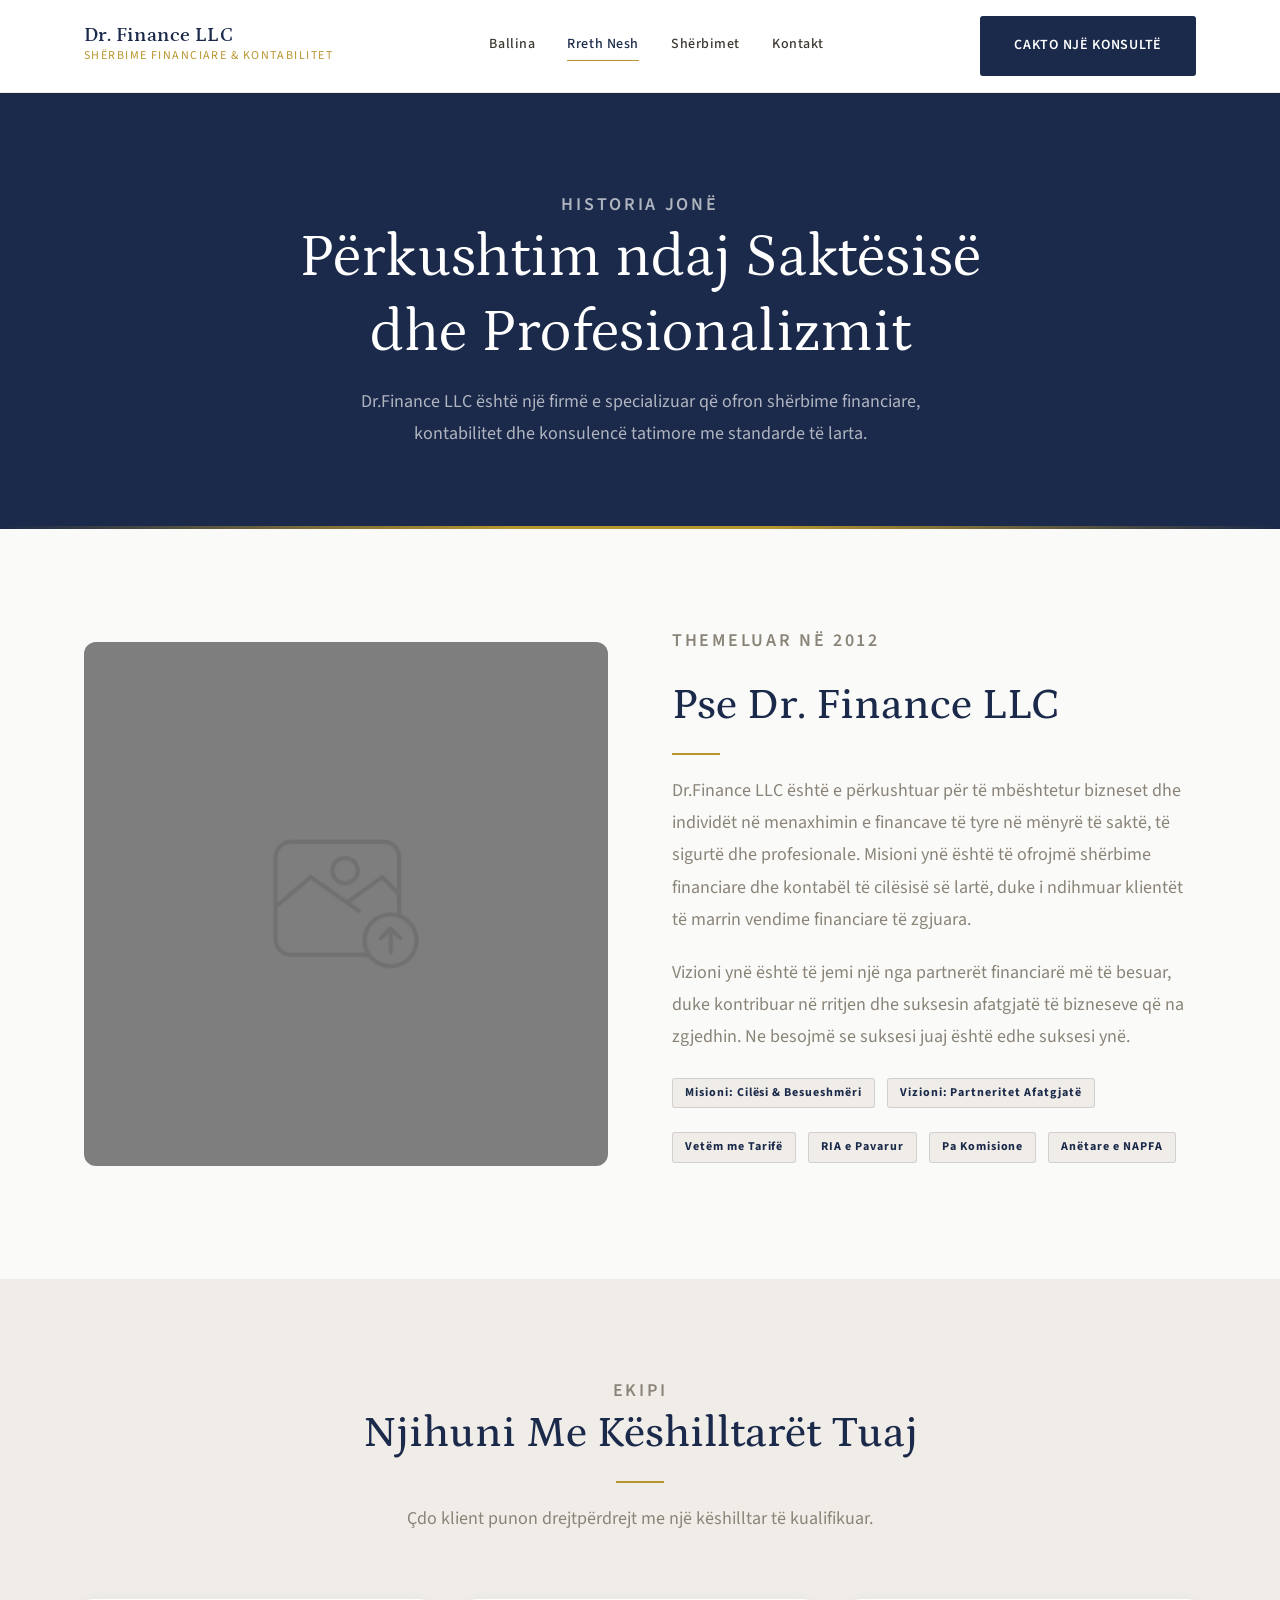
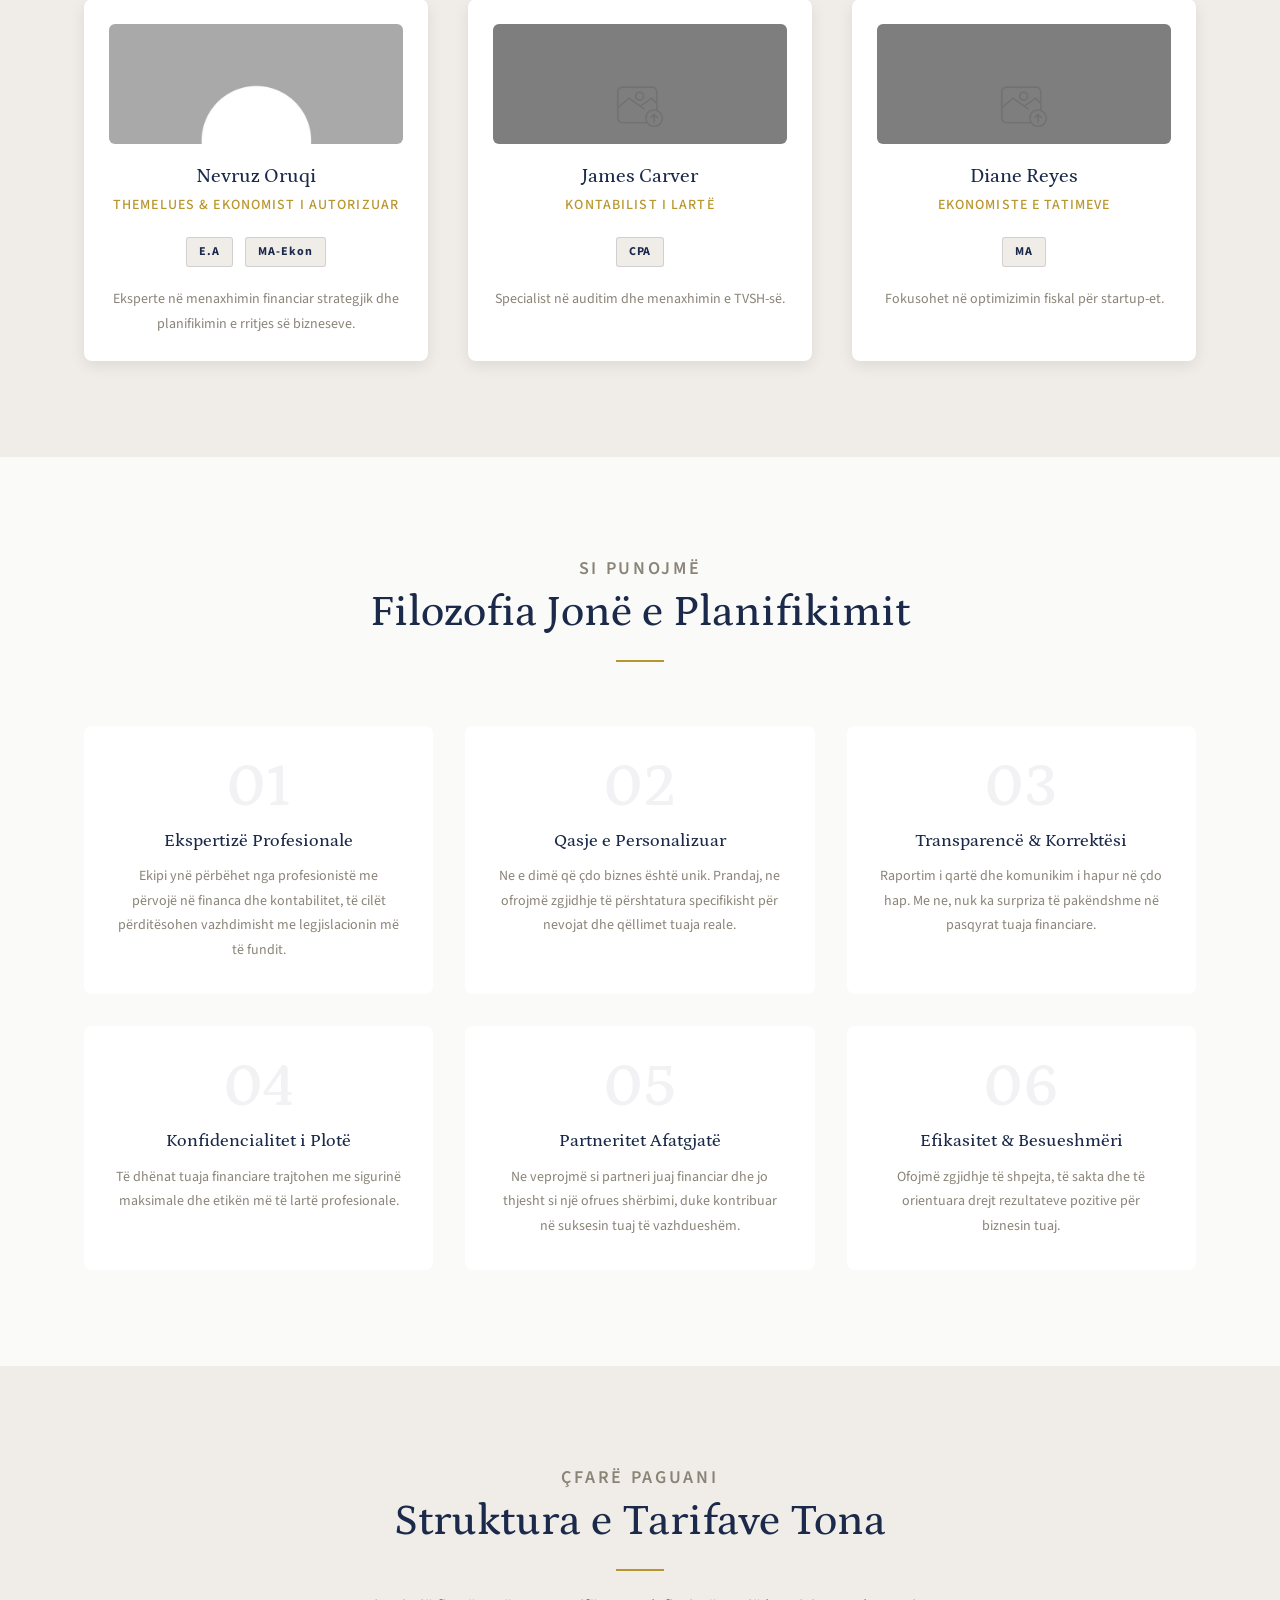
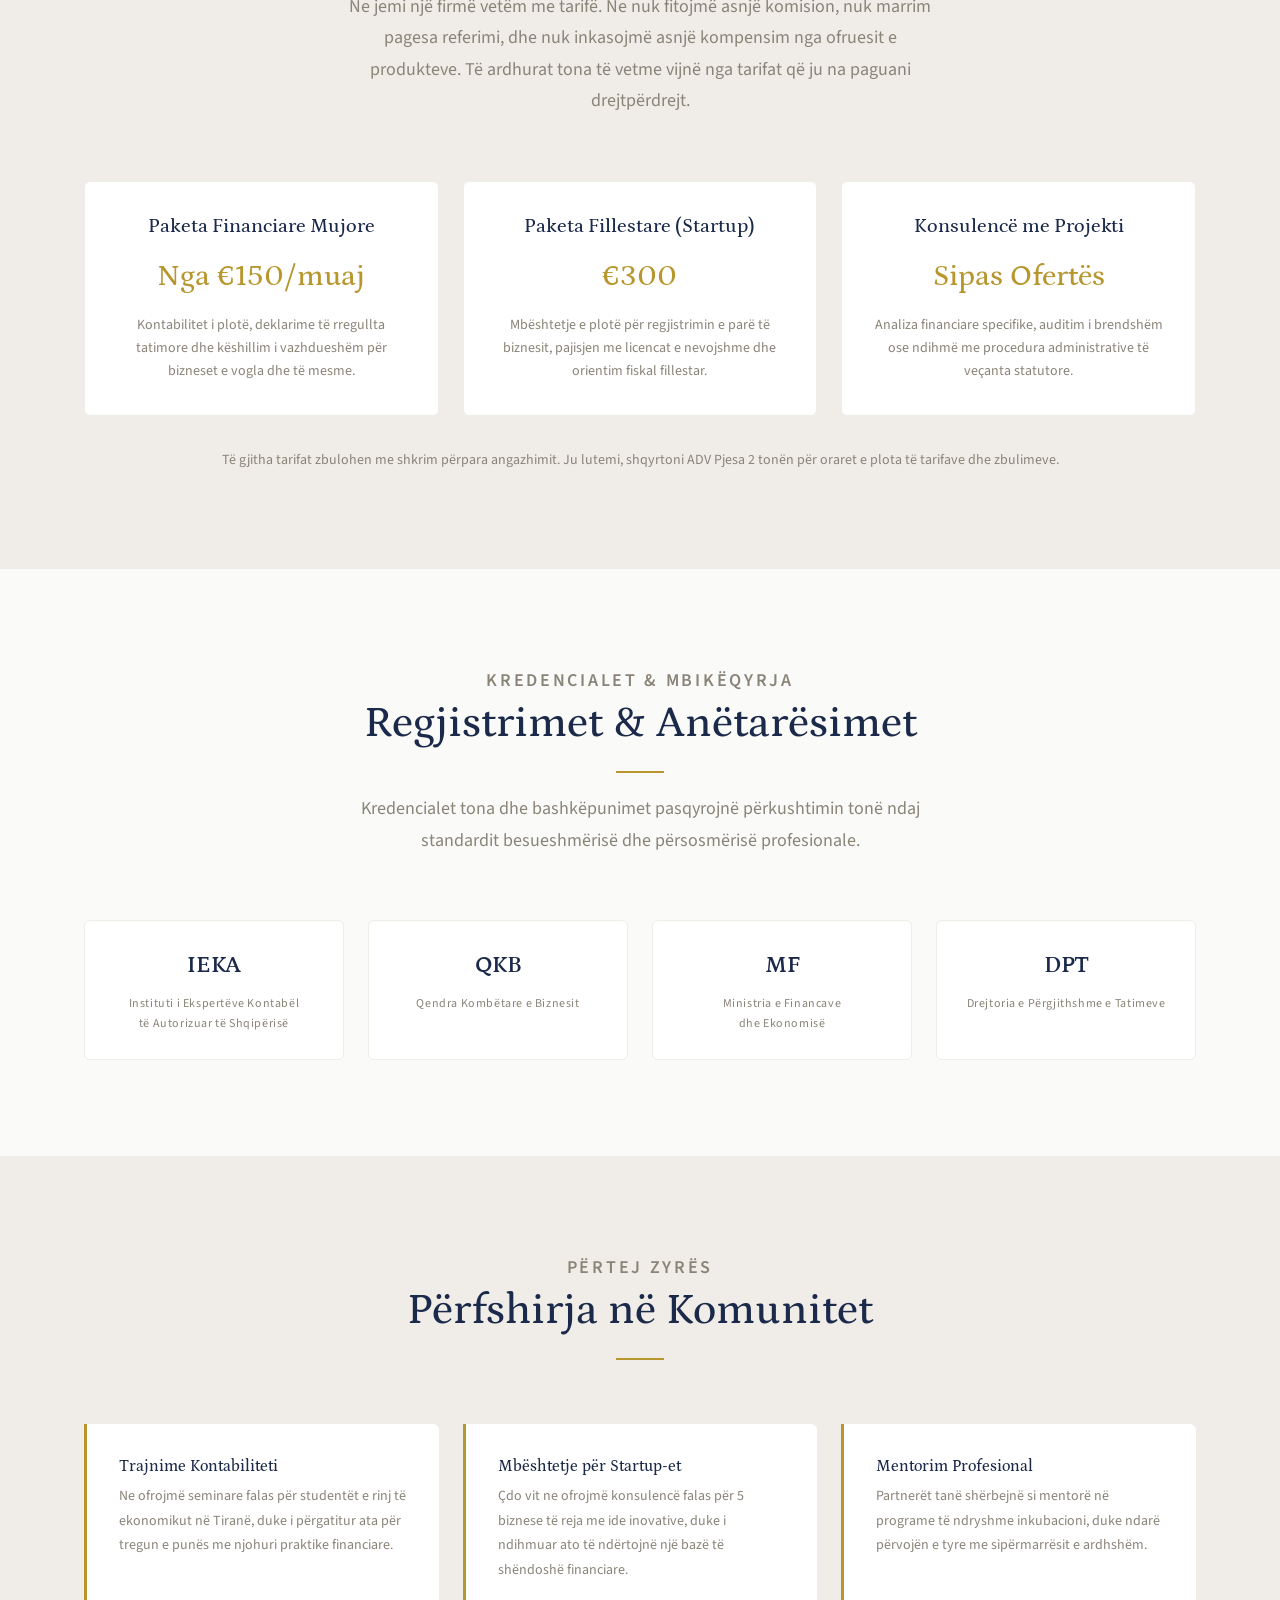
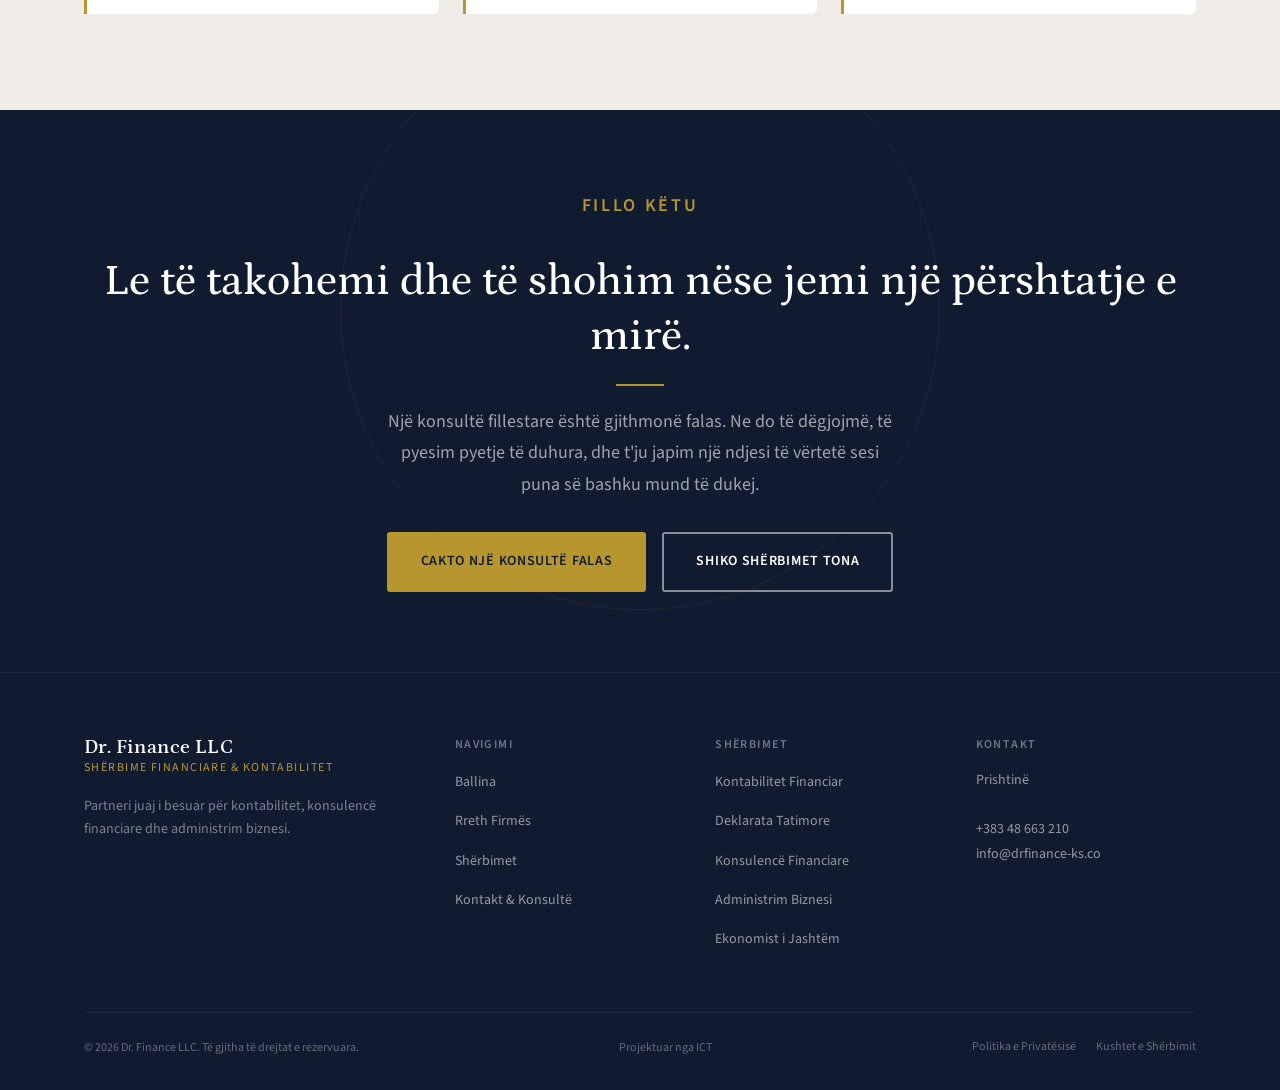
==== commit 940cceb6: "Images not appearing after adding folder (69dd2fc9048c033192df2a1a)" ====
--- a/about.html
+++ b/about.html
@@ -83,7 +83,7 @@
 
       <div class="advisor-card">
         <div class="advisor-card-photo">
-          <div class="advisor-card-photo-inner"><img src="/Gulla/images/580c18f4c14f566dbac1a325f72cffdf.jpg"></div>
+          <div class="advisor-card-photo-inner"><img src="/images/580c18f4c14f566dbac1a325f72cffdf.jpg"></div>
         </div>
         <h3>Nevruz Oruqi</h3>
         <p class="advisor-title">Themelues & Ekonomist i Autorizuar</p>
